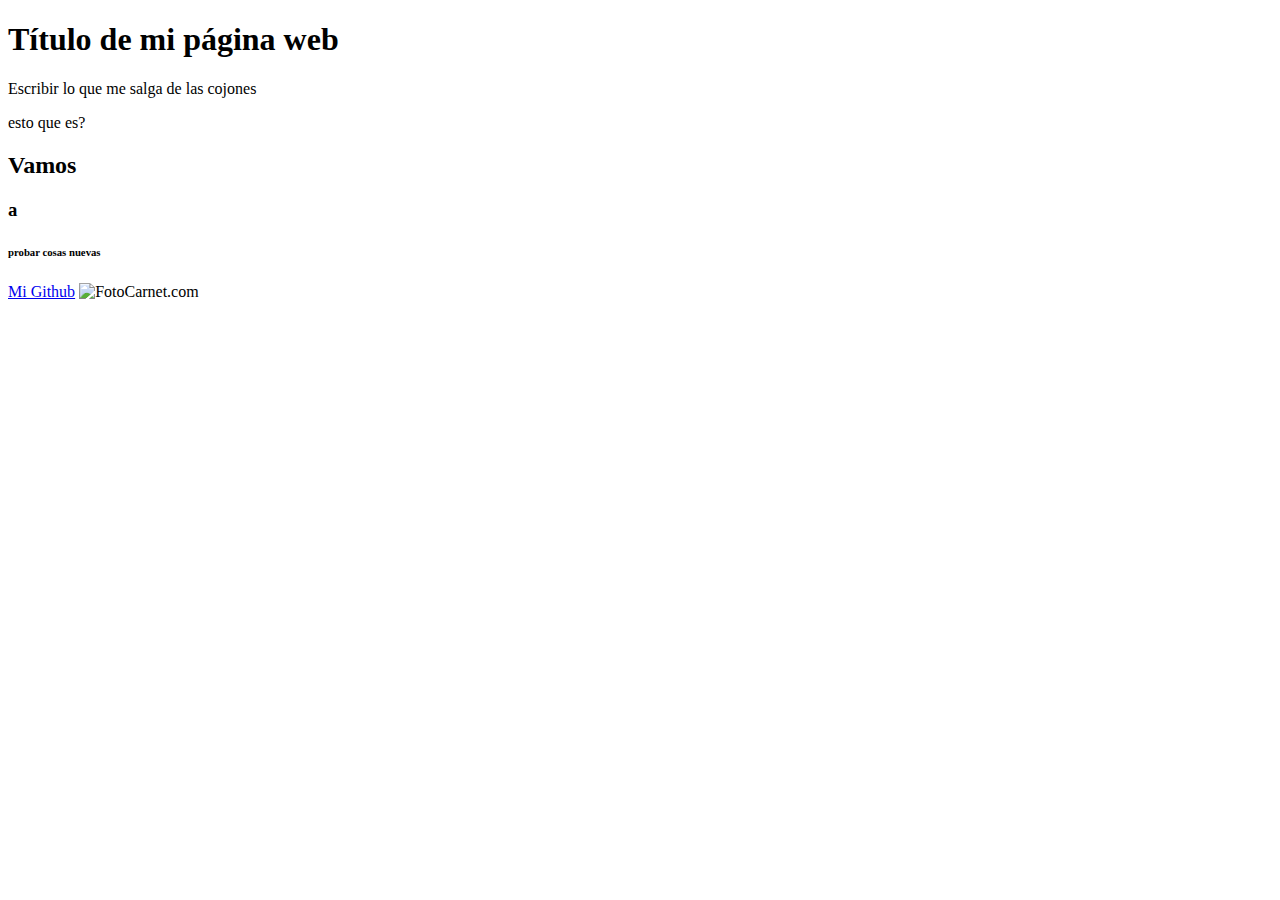
==== index.html @ 7d7dcf69 "Algunas prubas de funcionamiento" ====
<!DOCTYPE html>
<html lang="en">
<head>
    <meta charset="UTF-8">
    <title>My First Page</title>
</head>
<body>

<h1>Título de mi página web</h1>
<p>Escribir lo que me salga de las cojones</p>
<tagname>esto que es?</tagname>

<h2>Vamos </h2>
<h3>a</h3>
<h6>probar cosas nuevas </h6>
<a href="https://github.com/vcarlos97/PaginaWEB.git">Mi Github</a>
<img src="Foto Carnet.jpeg" alt="FotoCarnet.com"width="104" height="142">
</body>
</html>
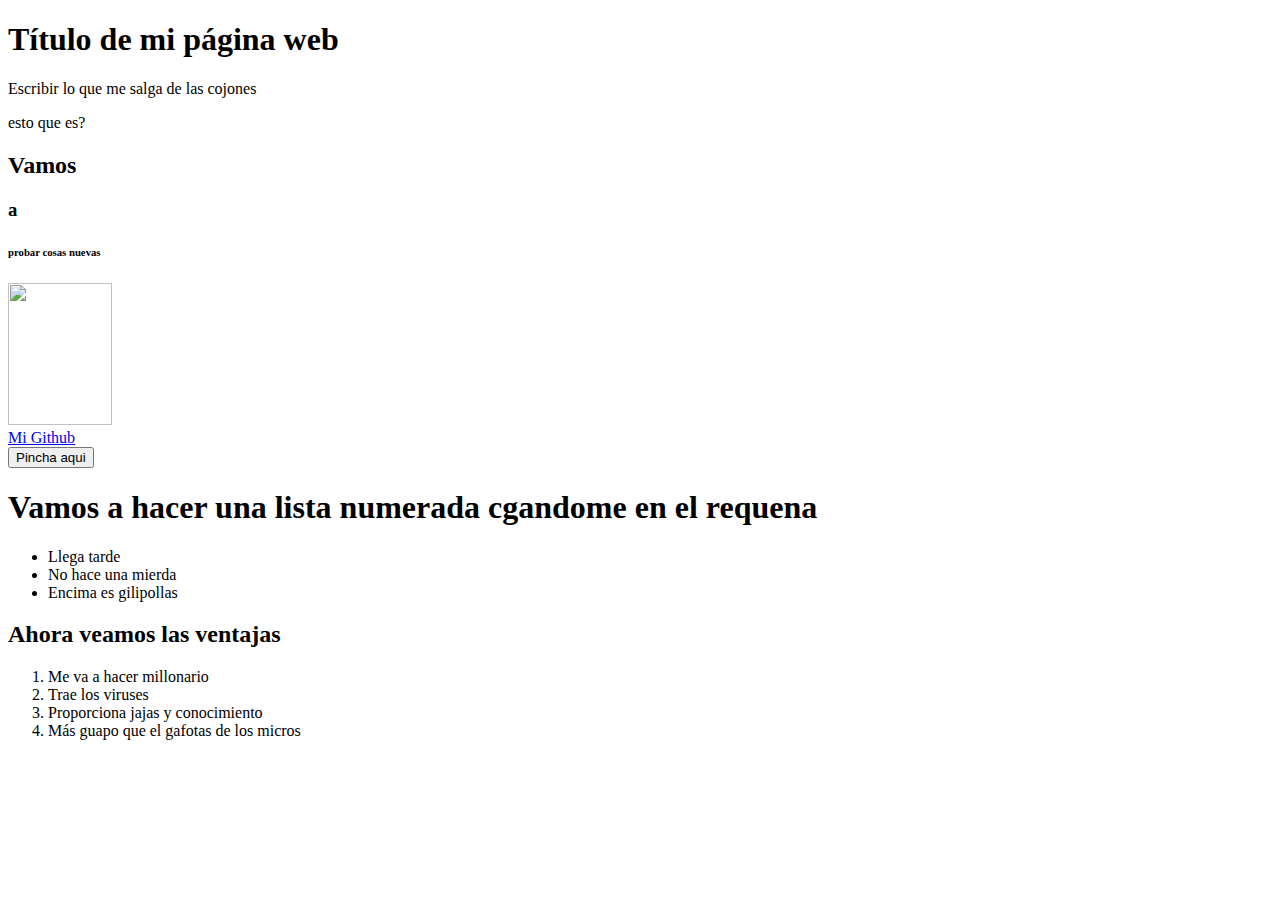
==== commit 6218d3c2: "Separado las cosas" ====
--- a/index.html
+++ b/index.html
@@ -13,7 +13,26 @@
 <h2>Vamos </h2>
 <h3>a</h3>
 <h6>probar cosas nuevas </h6>
+<img src="Foto Carnet.jpeg" width="104" height="142">
+<br>
 <a href="https://github.com/vcarlos97/PaginaWEB.git">Mi Github</a>
-<img src="Foto Carnet.jpeg" alt="FotoCarnet.com"width="104" height="142">
+<br>
+<button>Pincha aqui</button>
+
+<h1>Vamos a hacer una lista numerada cgandome en el requena</h1>
+<ul>
+    <li>Llega tarde</li>
+    <li>No hace una mierda</li>
+    <li>Encima es gilipollas</li>
+</ul>
+<h2>Ahora veamos las ventajas</h2>
+
+<ol>
+    <li>Me va a hacer millonario</li>
+    <li>Trae los viruses</li>
+    <li>Proporciona jajas y conocimiento</li>
+    <li>Más guapo que el gafotas de los micros</li>
+</ol>
+
 </body>
-</html>+</html>
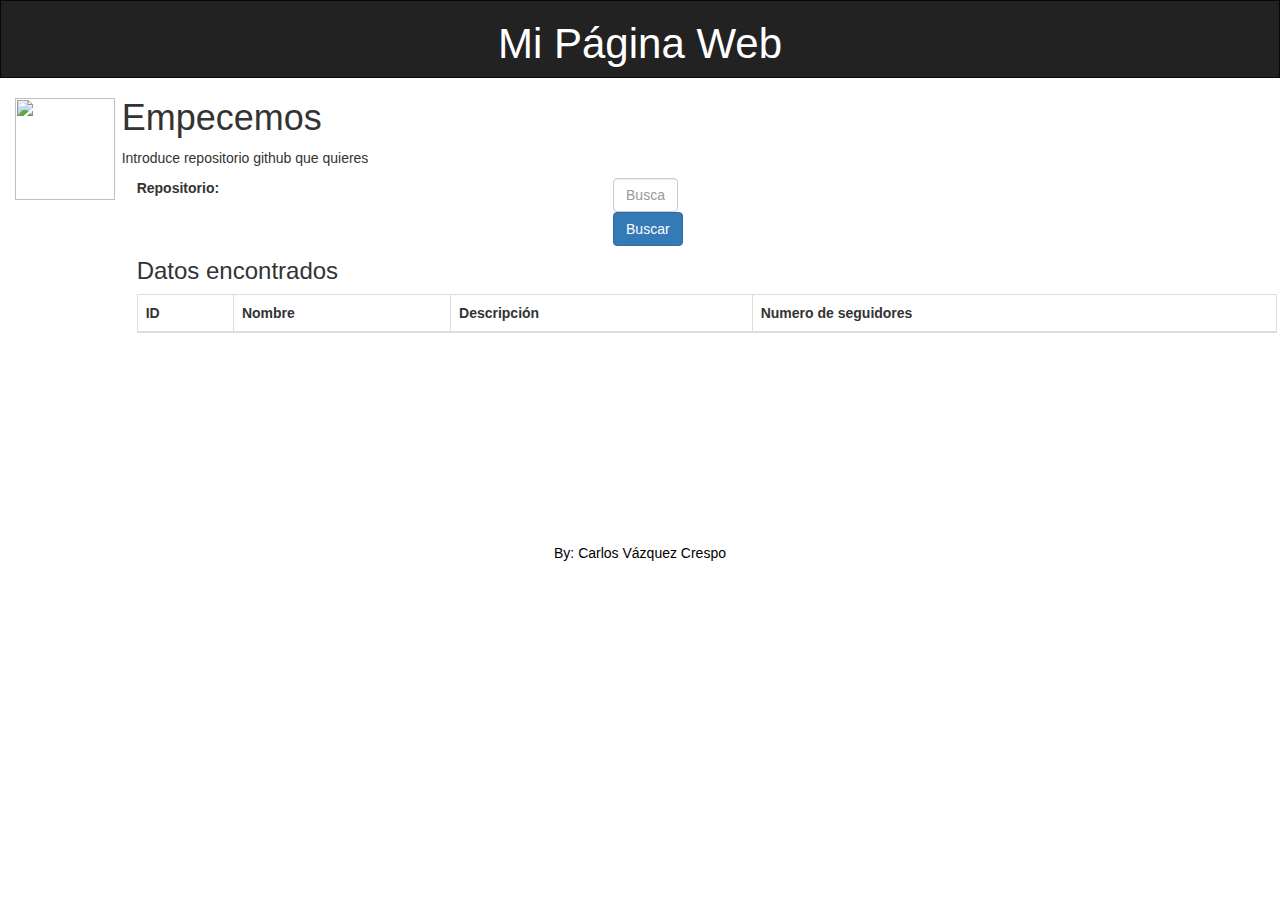
==== commit 7801145e: "Versión Final" ====
--- a/index.html
+++ b/index.html
@@ -1,38 +1,106 @@
 <!DOCTYPE html>
 <html lang="en">
 <head>
+    <title>My First Page</title>
     <meta charset="UTF-8">
-    <title>My First Page</title>
+    <meta name="viewport" content="width=device-width, initial-scale=1">
+    <link rel="stylesheet" href="https://maxcdn.bootstrapcdn.com/bootstrap/3.4.1/css/bootstrap.min.css">
+    <script src="https://ajax.googleapis.com/ajax/libs/jquery/3.4.1/jquery.min.js"></script>
+    <script src="https://maxcdn.bootstrapcdn.com/bootstrap/3.4.1/js/bootstrap.min.js"></script>
+    <style>
+        .navbar {
+      margin-bottom: 0;
+      border-radius: 0;
+    }
+    .row.content {height: 450px}
+
+    .sidenav {
+      padding-top: 20px;
+      background-color: #0;
+      height: 100%;
+    }
+
+    footer {
+      background-color: #0;
+      color: white;
+      padding: 15px;
+    }
+
+    @media screen and (max-width: 767px) {
+      .sidenav {
+        height: auto;
+        padding: 15px;
+      }
+      .row.content {height:auto;}
+    }
+  </style>
 </head>
 <body>
+<nav class="navbar navbar-inverse text-center">
+    <h1 style="color:white; font-size:300%">Mi Página Web</h1>
+</nav>
+<div class="container-fluid text-center">
+    <div class="row content">
+        <div class="col-sm-1 sidenav">
+            <img src="logoPropi.png" width="100" height="102">
+        </div>
+        <div class="col-sm-11 text-left">
+            <h1>Empecemos</h1>
+            <p>Introduce repositorio github que quieres</p>
+            <div class="form-group">
+                <label class="control-label col-sm-5" for="usuario">Repositorio:</label>
+                <div class="col-sm-1">
+                <input type="usuario" class="form-control" id="usuario" placeholder="Buscar">
+                    <button type="button" class="btn btn-primary">Buscar</button>
+                </div>
+        <br>
+                <br>
+                <br>
+                <div class="container">
 
-<h1>Título de mi página web</h1>
-<p>Escribir lo que me salga de las cojones</p>
-<tagname>esto que es?</tagname>
+                    <h3 class="text-left">Datos encontrados</h3>
+                    <table class="table table-bordered" id="repositorios">
+                        <thead>
+                        <tr>
+                            <th>ID</th>
+                            <th>Nombre</th>
+                            <th>Descripción</th>
+                            <th>Numero de seguidores</th>
+                        </tr>
+                        </thead>
+                        <tbody>
+                        </tbody>
+                    </table>
 
-<h2>Vamos </h2>
-<h3>a</h3>
-<h6>probar cosas nuevas </h6>
-<img src="Foto Carnet.jpeg" width="104" height="142">
-<br>
-<a href="https://github.com/vcarlos97/PaginaWEB.git">Mi Github</a>
-<br>
-<button>Pincha aqui</button>
+                </div>
 
-<h1>Vamos a hacer una lista numerada cgandome en el requena</h1>
-<ul>
-    <li>Llega tarde</li>
-    <li>No hace una mierda</li>
-    <li>Encima es gilipollas</li>
-</ul>
-<h2>Ahora veamos las ventajas</h2>
+         </div>
 
-<ol>
-    <li>Me va a hacer millonario</li>
-    <li>Trae los viruses</li>
-    <li>Proporciona jajas y conocimiento</li>
-    <li>Más guapo que el gafotas de los micros</li>
-</ol>
+    </div>
+</div>
 
+<footer class="container-fluid text-center">
+    <p style="color:black";>By: Carlos Vázquez Crespo</p>
+</footer>
+    <script>
+    $(document).ready(function(){
+        $("button").click(function(){
+            $("#repositorios tbody tr").remove();
+            console.log($("#usuario").val());
+            $.get("https://api.github.com/users/" + $("#usuario").val() + "/repos", function(data){
+            console.log(data);
+                $.each(data, function(index,element){
+                    var id = element.id;
+                    var name = element.name;
+                    var description = element.description;
+                    var followers = element.stargazers_count;
+                    var insertion = "<tr><td>" + id + "</td><td>" + name + "</td><td>" + description + "</td><td>" + followers +"</td></tr>";
+                    $("#repositorios tbody").append(insertion);
+                });
+            }, "json" );
+            $("#usuario").val();
+        });
+    });
+    </script>
 </body>
 </html>
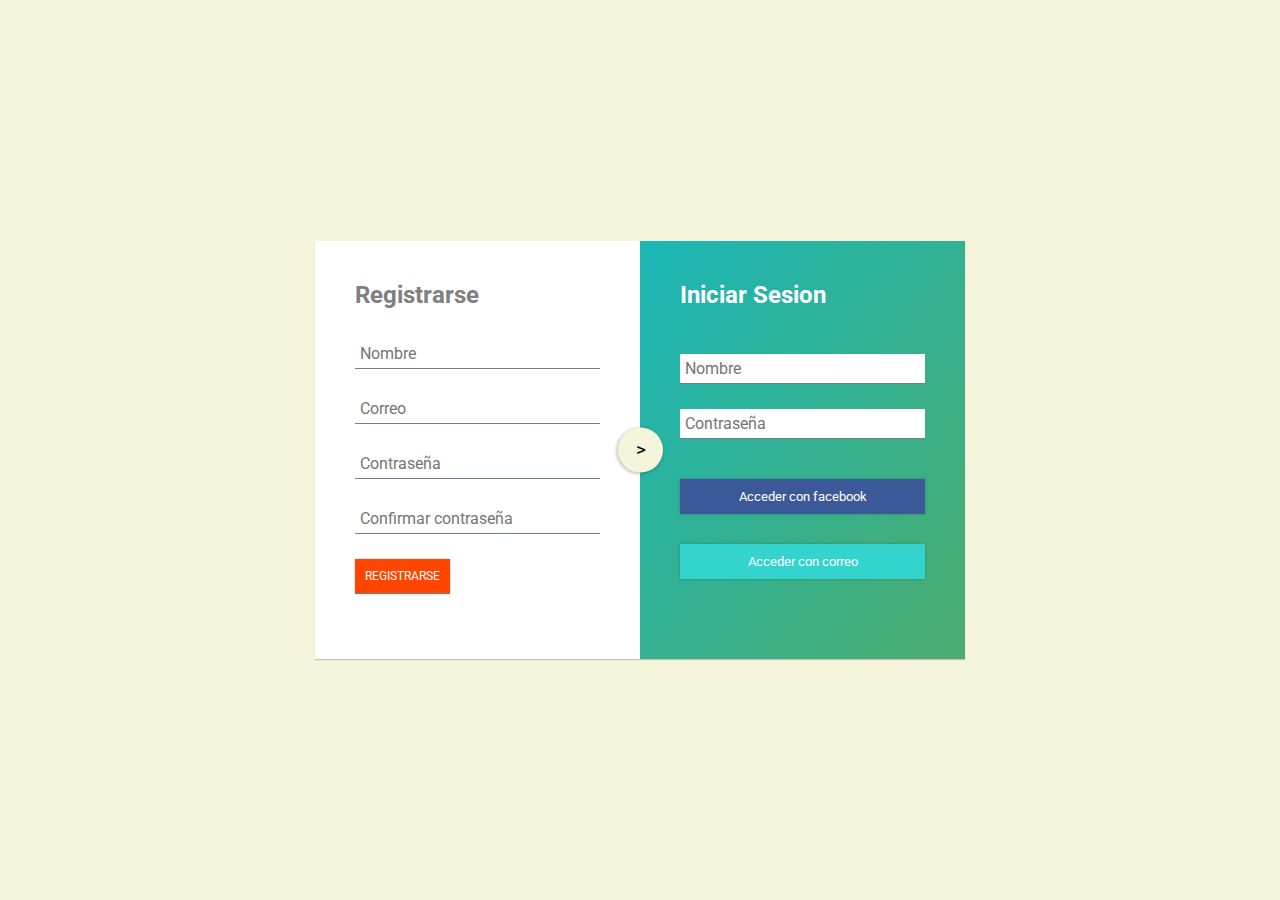
==== commit a65ca345: "Diseño hecho" ====
--- a/index.html
+++ b/index.html
@@ -3,104 +3,40 @@
 <head>
     <title>My First Page</title>
     <meta charset="UTF-8">
-    <meta name="viewport" content="width=device-width, initial-scale=1">
-    <link rel="stylesheet" href="https://maxcdn.bootstrapcdn.com/bootstrap/3.4.1/css/bootstrap.min.css">
-    <script src="https://ajax.googleapis.com/ajax/libs/jquery/3.4.1/jquery.min.js"></script>
-    <script src="https://maxcdn.bootstrapcdn.com/bootstrap/3.4.1/js/bootstrap.min.js"></script>
-    <style>
-        .navbar {
-      margin-bottom: 0;
-      border-radius: 0;
-    }
-    .row.content {height: 450px}
-
-    .sidenav {
-      padding-top: 20px;
-      background-color: #0;
-      height: 100%;
-    }
-
-    footer {
-      background-color: #0;
-      color: white;
-      padding: 15px;
-    }
-
-    @media screen and (max-width: 767px) {
-      .sidenav {
-        height: auto;
-        padding: 15px;
-      }
-      .row.content {height:auto;}
-    }
-  </style>
+    <meta name="viewport" content="width=device-width, initial-scale=1.0">
+    <meta http-equiv="X-UA-Compatible" content="ie=edge">
+    <link href="https://fonts.googleapis.com/css?family=Roboto" rel="stylesheet">
+    <link rel="stylesheet" href="https://use.fontawesome.com/releases/v5.7.2/css/all.css"
+          integrity="sha384-fnmOCqbTlWIlj8LyTjo7mOUStjsKC4pOpQbqyi7RrhN7udi9RwhKkMHpvLbHG9Sr"
+          crossorigin="anonymous">
+    <link rel="stylesheet" href="style.css">
+    <title> UI Login </title>
 </head>
 <body>
-<nav class="navbar navbar-inverse text-center">
-    <h1 style="color:white; font-size:300%">Mi Página Web</h1>
-</nav>
-<div class="container-fluid text-center">
-    <div class="row content">
-        <div class="col-sm-1 sidenav">
-            <img src="logoPropi.png" width="100" height="102">
+    <div class="container">
+        <div class="login-container">
+            <div class="register">
+                <h2>Registrarse</h2>
+                <form action="">
+                    <input type="text" placeholder="Nombre" class="nombre">
+                    <input type="text" placeholder="Correo" class="correo">
+                    <input type="password" placeholder="Contraseña" class="pass">
+                    <input type="password" placeholder="Confirmar contraseña" class="repass">
+                    <input type="submit" class="submit" value="REGISTRARSE">
+                </form>
+            </div>
+            <div class="login">
+                <h2>Iniciar Sesion </h2>
+                <div class="login-items">
+                    <input type="text" placeholder="Nombre" class="nombre">
+                    <input type="password" placeholder="Contraseña" class="pass">
+                    <button class="fb"><i class="fab fa-facebook-f"></i>
+                        Acceder con facebook</button>
+                    <button class="correo"><i class="fas fa-envelope"></i>
+                        Acceder con correo</button>
+                </div>
+            </div>
         </div>
-        <div class="col-sm-11 text-left">
-            <h1>Empecemos</h1>
-            <p>Introduce repositorio github que quieres</p>
-            <div class="form-group">
-                <label class="control-label col-sm-5" for="usuario">Repositorio:</label>
-                <div class="col-sm-1">
-                <input type="usuario" class="form-control" id="usuario" placeholder="Buscar">
-                    <button type="button" class="btn btn-primary">Buscar</button>
-                </div>
-        <br>
-                <br>
-                <br>
-                <div class="container">
-
-                    <h3 class="text-left">Datos encontrados</h3>
-                    <table class="table table-bordered" id="repositorios">
-                        <thead>
-                        <tr>
-                            <th>ID</th>
-                            <th>Nombre</th>
-                            <th>Descripción</th>
-                            <th>Numero de seguidores</th>
-                        </tr>
-                        </thead>
-                        <tbody>
-                        </tbody>
-                    </table>
-
-                </div>
-
-         </div>
-
     </div>
-</div>
-
-<footer class="container-fluid text-center">
-    <p style="color:black";>By: Carlos Vázquez Crespo</p>
-</footer>
-    <script>
-    $(document).ready(function(){
-        $("button").click(function(){
-            $("#repositorios tbody tr").remove();
-            console.log($("#usuario").val());
-            $.get("https://api.github.com/users/" + $("#usuario").val() + "/repos", function(data){
-            console.log(data);
-                $.each(data, function(index,element){
-                    var id = element.id;
-                    var name = element.name;
-                    var description = element.description;
-                    var followers = element.stargazers_count;
-                    var insertion = "<tr><td>" + id + "</td><td>" + name + "</td><td>" + description + "</td><td>" + followers +"</td></tr>";
-                    $("#repositorios tbody").append(insertion);
-                });
-            }, "json" );
-            $("#usuario").val();
-        });
-    });
-    </script>
 </body>
 </html>
--- a/style.css
+++ b/style.css
@@ -0,0 +1,139 @@
+*{
+    margin: 0;
+    padding: 0;
+    box-sizing: border-box;
+    font-family: 'Roboto', sans-serif;
+}
+
+body{
+    background: beige;
+}
+
+.container{
+    width: 100%;
+    height: 100vh;
+    padding: 10px;
+    display: flex;
+    justify-content: center;
+    align-items: center;
+}
+
+.login-container{
+    display: flex;
+    width: 650px;
+    height: auto;
+    background: white;
+    box-shadow: 0 1px 1px 0 rgba(0, 0 , 0, .2);
+}
+
+.register , .login {
+    flex: 1;
+
+}
+.register{
+    padding: 40px;
+    position: relative;
+}
+.register h2{
+    color: grey;
+    margin-bottom: 30px;
+}
+.register input{
+    width: 100%;
+    padding: 5px;
+    font-size: 16px;
+    margin-bottom: 25px;
+    border-top-style: none;
+    border-left-style: none;
+    border-right-style: none;
+    border-bottom: 1px solid slategray;
+    color: #333333;
+}
+.register input:active, .register input:focus{
+    outline: none;
+}
+.register .submit{
+    width: auto;
+    padding: 10px;
+    background: orangered;
+    color: #ffffff;
+    font-size: 12px;
+    box-shadow: 0 0 3px 0 rgba(0, 0 , 0, .2);
+    cursor: pointer;
+}
+.register:after{
+    content: '>';
+    position: absolute;
+    width: 25px;
+    height: 25px;
+    top: 50%;
+    right: -23px;
+    padding: 10px;
+    text-align: center;
+    font-size: 19px;
+    background: beige;
+    border-radius: 50%;
+    transform: translateY(-50%);
+    box-shadow: -1px 1px 3px 1px rgba(0, 0 , 0, .2);
+    color: black;
+}
+.login input {
+    width: 100%;
+    padding: 5px;
+    font-size: 16px;
+    margin-bottom: 25px;
+    border-top-style: none;
+    border-left-style: none;
+    border-right-style: none;
+    border-bottom: 1px solid slategray;
+    color: #333333;
+}
+.login input:active, .login input:focus{
+    outline: none;
+}
+.login{
+    background-image: linear-gradient(to bottom right, #1ab6b6, #4cac6e);
+    padding: 40px;
+}
+.login h2{
+    color: #ffffff;
+    margin-bottom: 45px;
+}
+.login button{
+    width: 100%;
+    margin: 15px 0px;
+    padding: 10px;
+    box-shadow: 0 0 3px 0 rgba(0, 0 , 0, .2);
+    cursor: pointer;
+    position: relative;
+}
+.login button i{
+    position: absolute;
+    top: 12px;
+    left: 12px;
+}
+.login .fb{
+    background: #3b5999;
+    border-style: none;
+    color: white;
+}
+.login .correo{
+    background: #33d4ce;
+    border-style: none;
+    color: white;
+}
+@media only screen and(max-width: 540px) {
+    .login-container{
+        display: block;
+    }
+    .register, .login{
+        flex: none;
+    }
+    .register:after{
+        top: unset;
+        bottom: -25px;
+        left: 50%;
+        transform: translateX(-50%) rotate(90deg);
+
+    }
+}
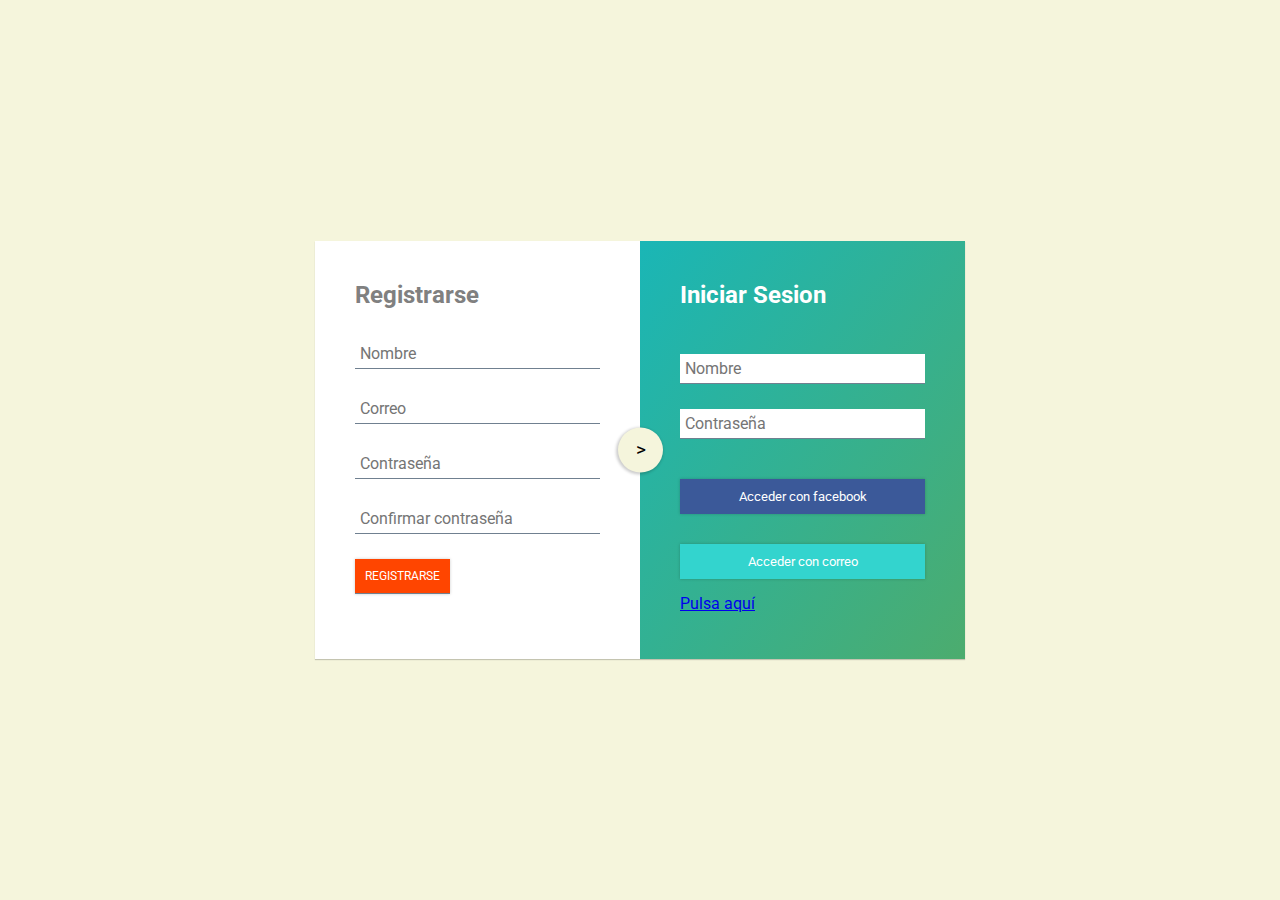
==== commit 9a03bcf6: "hola.txt" ====
--- a/index.html
+++ b/index.html
@@ -1,7 +1,7 @@
 <!DOCTYPE html>
 <html lang="en">
 <head>
-    <title>My First Page</title>
+    <title> UI Login </title>
     <meta charset="UTF-8">
     <meta name="viewport" content="width=device-width, initial-scale=1.0">
     <meta http-equiv="X-UA-Compatible" content="ie=edge">
@@ -10,7 +10,6 @@
           integrity="sha384-fnmOCqbTlWIlj8LyTjo7mOUStjsKC4pOpQbqyi7RrhN7udi9RwhKkMHpvLbHG9Sr"
           crossorigin="anonymous">
     <link rel="stylesheet" href="style.css">
-    <title> UI Login </title>
 </head>
 <body>
     <div class="container">
@@ -34,6 +33,7 @@
                         Acceder con facebook</button>
                     <button class="correo"><i class="fas fa-envelope"></i>
                         Acceder con correo</button>
+                    <a href="hola.html">Pulsa aquí</a>
                 </div>
             </div>
         </div>
--- a/style.css
+++ b/style.css
@@ -134,6 +134,5 @@
         bottom: -25px;
         left: 50%;
         transform: translateX(-50%) rotate(90deg);
-
     }
 }
